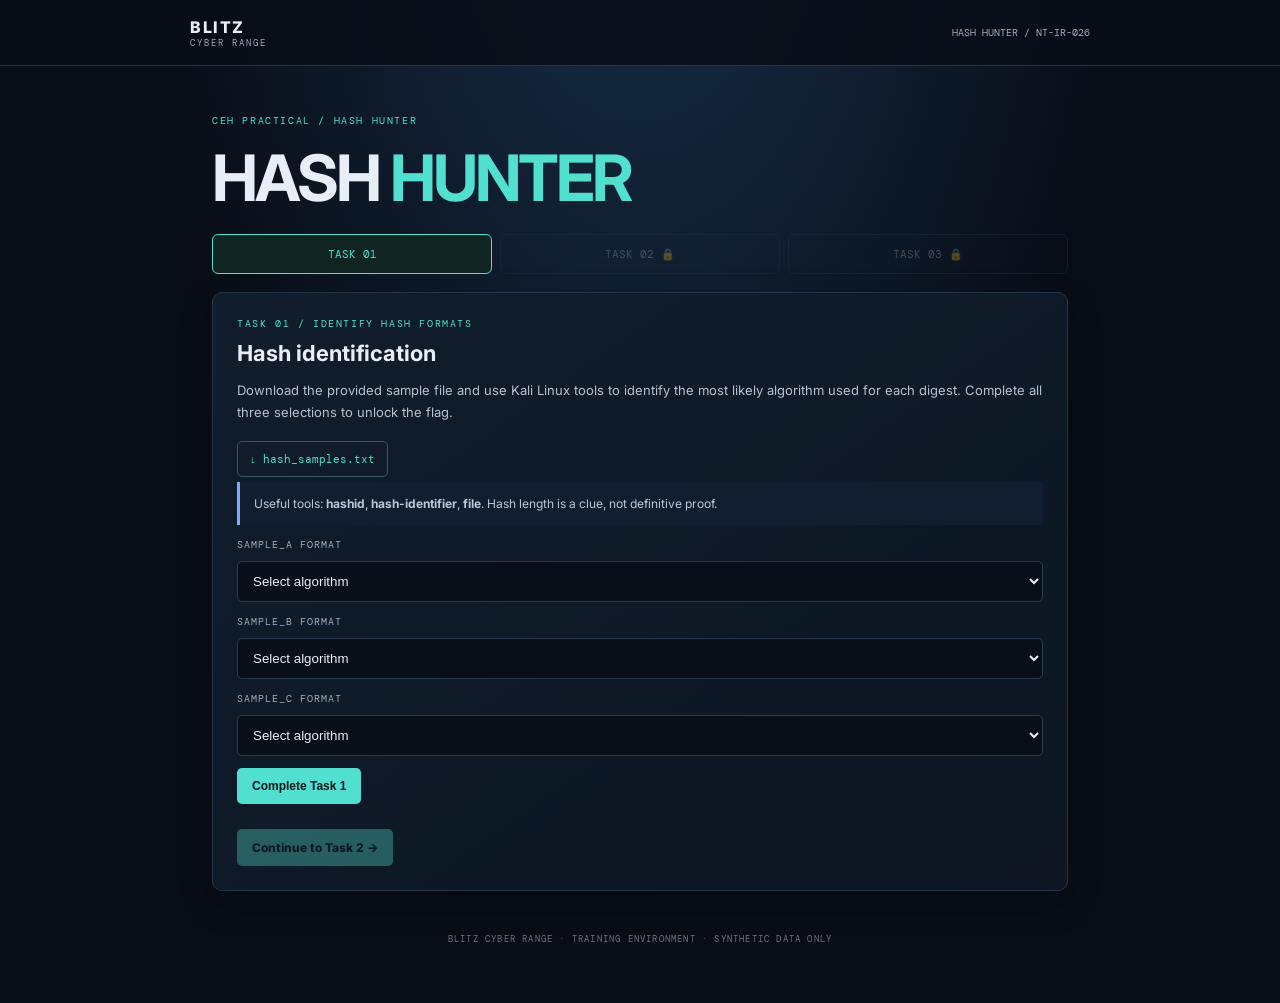
==== task1.html @ 6f838690 "Initial commit" ====
<!doctype html><html lang="en"><head><meta charset="utf-8"><meta name="viewport" content="width=device-width,initial-scale=1"><title>Task 1 | BLITZ Hash Hunter</title><link rel="stylesheet" href="assets/style.css"></head><body><header><div class="brand">BLITZ <small>CYBER RANGE</small></div><div class="case">HASH HUNTER / NT-IR-026</div></header><main><div class="eyebrow">CEH PRACTICAL / HASH HUNTER</div><h1>HASH <em>HUNTER</em></h1><nav class="tasknav"><a id="nav1" href="task1.html">TASK 01</a><a id="nav2" class="locked">TASK 02 🔒</a><a id="nav3" class="locked">TASK 03 🔒</a></nav><section class="panel"><div class="step">TASK 01 / IDENTIFY HASH FORMATS</div><h2>Hash identification</h2>
<p>Download the provided sample file and use Kali Linux tools to identify the most likely algorithm used for each digest. Complete all three selections to unlock the flag.</p>
<a class="download" href="evidence/hash_samples.txt" download>↓ hash_samples.txt</a>
<div class="notice">Useful tools: <b>hashid</b>, <b>hash-identifier</b>, <b>file</b>. Hash length is a clue, not definitive proof.</div>
<label for="a">sample_A format</label><select id="a"><option value="">Select algorithm</option><option>MD5</option><option>SHA-1</option><option>SHA-256</option><option>SHA-512</option></select>
<label for="b">sample_B format</label><select id="b"><option value="">Select algorithm</option><option>MD5</option><option>SHA-1</option><option>SHA-256</option><option>SHA-512</option></select>
<label for="c">sample_C format</label><select id="c"><option value="">Select algorithm</option><option>MD5</option><option>SHA-1</option><option>SHA-256</option><option>SHA-512</option></select>
<button onclick="checkTask1()">Complete Task 1</button><div id="result" class="result"></div><div id="flag" class="flag hidden"></div>
<div class="row"><a id="next" class="linkbtn" href="task2.html" style="pointer-events:none;opacity:.35">Continue to Task 2 →</a></div></section><footer>BLITZ CYBER RANGE · TRAINING ENVIRONMENT · SYNTHETIC DATA ONLY</footer></main><script src="assets/app.js"></script><script>guard(1);</script></body></html>
---- assets/style.css ----
@import url('https://fonts.googleapis.com/css2?family=DM+Mono:wght@400;500&family=Inter:wght@400;500;600;700;800&display=swap');
:root{--bg:#080d16;--panel:#101927;--line:#26364a;--text:#e8eef7;--muted:#9aabc0;--cyan:#51e0cf;--blue:#78aaff;--red:#ff727d}
*{box-sizing:border-box}body{margin:0;background:radial-gradient(ellipse at 50% -20%,#18304b 0%,var(--bg) 55%);color:var(--text);font-family:Inter,Arial,sans-serif}
header{height:66px;border-bottom:1px solid var(--line);display:flex;align-items:center;justify-content:space-between;padding:0 max(calc((100% - 900px)/2),22px);background:#080d16dd}
.brand{font-weight:800;letter-spacing:1.5px}.brand small{display:block;color:var(--muted);font:9px 'DM Mono';letter-spacing:2px}.case{font:10px 'DM Mono';color:var(--muted)}
main{max-width:900px;margin:auto;padding:48px 22px}.eyebrow,.step,.mono,footer{font-family:'DM Mono',monospace}.eyebrow,.step{color:var(--cyan);font-size:10px;letter-spacing:1.6px}
h1{font-size:clamp(38px,7vw,64px);letter-spacing:-3px;margin:12px 0 8px}h1 em{font-style:normal;color:var(--cyan)}h2{font-size:22px;margin:10px 0}p{font-size:13px;line-height:1.7;color:#b2c1d3}
.panel{background:linear-gradient(145deg,#111d2c,#0d1622);border:1px solid var(--line);border-radius:10px;padding:24px;margin:18px 0;box-shadow:0 12px 35px #0003}
.row{display:flex;gap:10px;flex-wrap:wrap;align-items:center}.pill{border:1px solid #315066;padding:7px 9px;border-radius:4px;color:var(--cyan);font:10px 'DM Mono'}
input,select{width:100%;background:#080f19;border:1px solid #2a3b50;border-radius:5px;padding:11px;color:var(--text);margin-top:6px}
label{display:block;color:#9eafc4;font:10px 'DM Mono';text-transform:uppercase;letter-spacing:1px;margin:13px 0 4px}
button,.linkbtn{display:inline-block;background:var(--cyan);border:0;border-radius:5px;padding:11px 15px;color:#06151a;font-weight:800;cursor:pointer;font-size:12px;text-decoration:none;margin-top:12px}
button:disabled{opacity:.35;cursor:not-allowed}.secondary{background:#18283a;color:#c6d7eb;border:1px solid #344a62}
a{color:var(--cyan)}.download{display:inline-block;padding:10px 12px;border:1px solid #315c64;border-radius:5px;text-decoration:none;font:11px 'DM Mono';margin:5px 7px 5px 0}
.result{margin-top:13px;color:var(--muted);font-size:12px}.ok{color:var(--cyan)}.bad{color:var(--red)}
.flag{margin-top:15px;padding:14px;border:1px solid #267b6e;background:#09231f;border-radius:6px;color:var(--cyan);font:14px 'DM Mono';word-break:break-all}
.hidden{display:none!important}.terminal{background:#050a10;border:1px solid #26394d;padding:13px;border-radius:5px;color:#d4e0ee;font:11px/1.8 'DM Mono';overflow-wrap:anywhere}.terminal b{color:var(--cyan)}
.tasknav{display:flex;gap:8px;margin:18px 0}.tasknav a{flex:1;text-align:center;padding:12px 6px;border:1px solid var(--line);border-radius:6px;text-decoration:none;color:#9aabc0;font:11px 'DM Mono'}.tasknav a.active{border-color:var(--cyan);color:var(--cyan);background:#102522}.tasknav a.locked{opacity:.35;pointer-events:none}
.notice{padding:12px 14px;border-left:3px solid var(--blue);background:#101e30;color:#b9c8d9;font-size:12px;line-height:1.6}
footer{text-align:center;color:#63758b;font-size:9px;letter-spacing:1.2px;margin:42px 0 10px}
@media(max-width:600px){main{padding:30px 15px}header{padding:0 15px}.panel{padding:18px}.tasknav a{font-size:9px}}
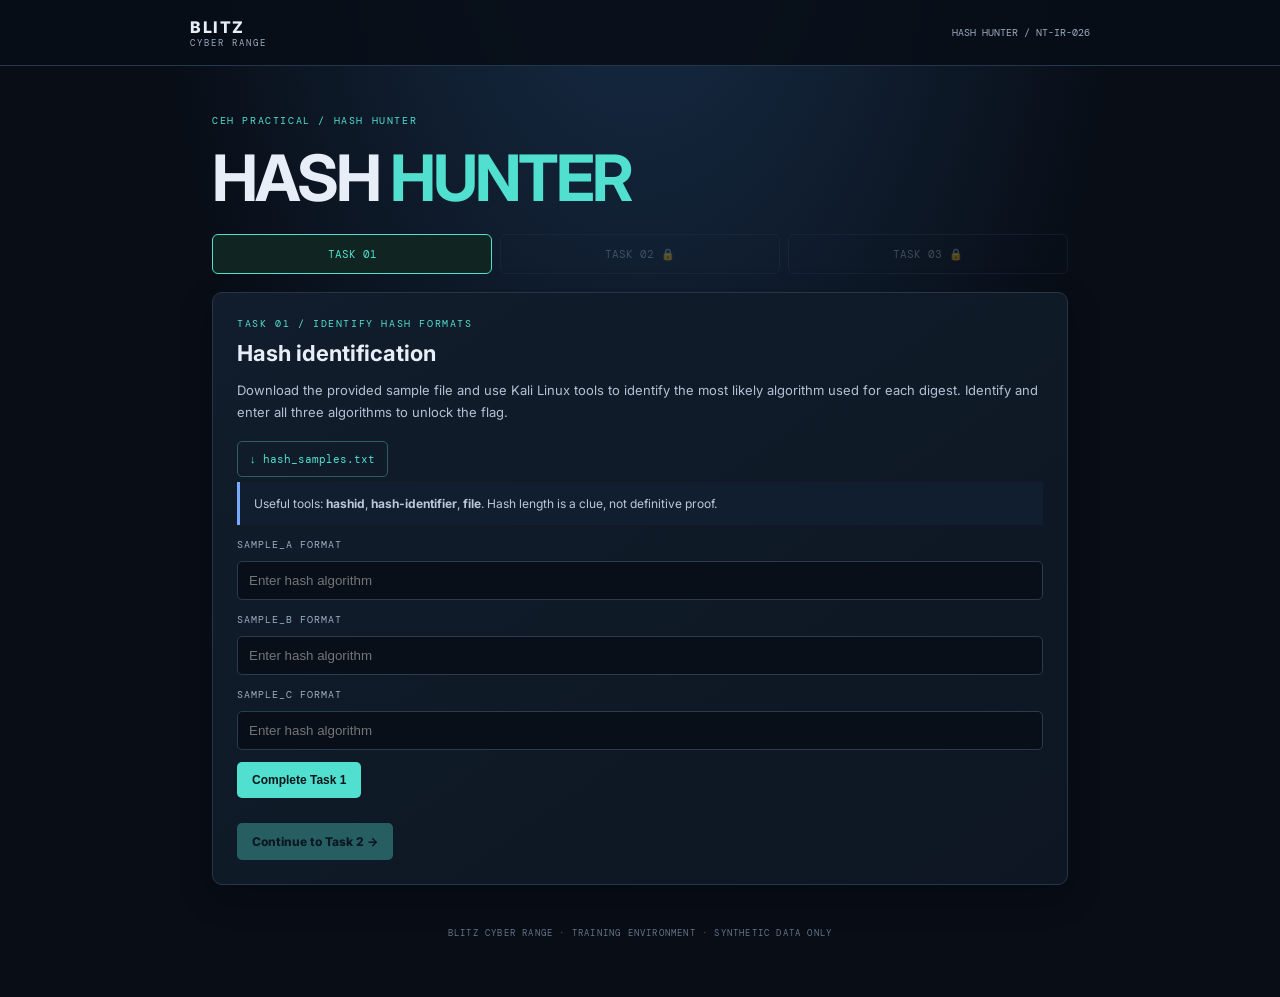
==== commit 4589c66c: "Replace Task 1 hash dropdowns with text inputs and disable Task 3 browser autofill" ====
--- a/task1.html
+++ b/task1.html
@@ -1,9 +1,9 @@
 <!doctype html><html lang="en"><head><meta charset="utf-8"><meta name="viewport" content="width=device-width,initial-scale=1"><title>Task 1 | BLITZ Hash Hunter</title><link rel="stylesheet" href="assets/style.css"></head><body><header><div class="brand">BLITZ <small>CYBER RANGE</small></div><div class="case">HASH HUNTER / NT-IR-026</div></header><main><div class="eyebrow">CEH PRACTICAL / HASH HUNTER</div><h1>HASH <em>HUNTER</em></h1><nav class="tasknav"><a id="nav1" href="task1.html">TASK 01</a><a id="nav2" class="locked">TASK 02 🔒</a><a id="nav3" class="locked">TASK 03 🔒</a></nav><section class="panel"><div class="step">TASK 01 / IDENTIFY HASH FORMATS</div><h2>Hash identification</h2>
-<p>Download the provided sample file and use Kali Linux tools to identify the most likely algorithm used for each digest. Complete all three selections to unlock the flag.</p>
+<p>Download the provided sample file and use Kali Linux tools to identify the most likely algorithm used for each digest. Identify and enter all three algorithms to unlock the flag.</p>
 <a class="download" href="evidence/hash_samples.txt" download>↓ hash_samples.txt</a>
 <div class="notice">Useful tools: <b>hashid</b>, <b>hash-identifier</b>, <b>file</b>. Hash length is a clue, not definitive proof.</div>
-<label for="a">sample_A format</label><select id="a"><option value="">Select algorithm</option><option>MD5</option><option>SHA-1</option><option>SHA-256</option><option>SHA-512</option></select>
-<label for="b">sample_B format</label><select id="b"><option value="">Select algorithm</option><option>MD5</option><option>SHA-1</option><option>SHA-256</option><option>SHA-512</option></select>
-<label for="c">sample_C format</label><select id="c"><option value="">Select algorithm</option><option>MD5</option><option>SHA-1</option><option>SHA-256</option><option>SHA-512</option></select>
+<label for="a">sample_A format</label><input id="a" type="text" autocomplete="off" placeholder="Enter hash algorithm">
+<label for="b">sample_B format</label><input id="b" type="text" autocomplete="off" placeholder="Enter hash algorithm">
+<label for="c">sample_C format</label><input id="c" type="text" autocomplete="off" placeholder="Enter hash algorithm">
 <button onclick="checkTask1()">Complete Task 1</button><div id="result" class="result"></div><div id="flag" class="flag hidden"></div>
 <div class="row"><a id="next" class="linkbtn" href="task2.html" style="pointer-events:none;opacity:.35">Continue to Task 2 →</a></div></section><footer>BLITZ CYBER RANGE · TRAINING ENVIRONMENT · SYNTHETIC DATA ONLY</footer></main><script src="assets/app.js"></script><script>guard(1);</script></body></html>
--- a/assets/style.css
+++ b/assets/style.css
@@ -17,5 +17,12 @@
 .hidden{display:none!important}.terminal{background:#050a10;border:1px solid #26394d;padding:13px;border-radius:5px;color:#d4e0ee;font:11px/1.8 'DM Mono';overflow-wrap:anywhere}.terminal b{color:var(--cyan)}
 .tasknav{display:flex;gap:8px;margin:18px 0}.tasknav a{flex:1;text-align:center;padding:12px 6px;border:1px solid var(--line);border-radius:6px;text-decoration:none;color:#9aabc0;font:11px 'DM Mono'}.tasknav a.active{border-color:var(--cyan);color:var(--cyan);background:#102522}.tasknav a.locked{opacity:.35;pointer-events:none}
 .notice{padding:12px 14px;border-left:3px solid var(--blue);background:#101e30;color:#b9c8d9;font-size:12px;line-height:1.6}
+.login-card{margin-top:16px;padding:18px;border:1px solid var(--line);border-radius:8px;background:#0b131f}
+.login-head{display:flex;justify-content:space-between;align-items:center;padding-bottom:10px;border-bottom:1px solid var(--line);margin-bottom:6px;font-size:13px}.login-head span{font:10px 'DM Mono';color:var(--muted)}
+.admin-bar{display:flex;justify-content:space-between;align-items:center;flex-wrap:wrap;gap:10px;padding:14px 16px;border:1px solid var(--line);border-radius:8px;background:#0b131f;margin-top:14px}
+.admin-bar small{display:block;color:var(--muted);font:10px 'DM Mono';margin-top:2px}
+.stat-grid{display:grid;grid-template-columns:repeat(auto-fit,minmax(180px,1fr));gap:10px;margin-top:12px}
+.stat-card{padding:14px;border:1px solid var(--line);border-radius:8px;background:#0b131f}
+.stat-card small{display:block;color:var(--muted);font:9px 'DM Mono';letter-spacing:1px}.stat-card b{display:block;margin-top:6px;font:14px 'DM Mono';color:var(--cyan)}
 footer{text-align:center;color:#63758b;font-size:9px;letter-spacing:1.2px;margin:42px 0 10px}
 @media(max-width:600px){main{padding:30px 15px}header{padding:0 15px}.panel{padding:18px}.tasknav a{font-size:9px}}
